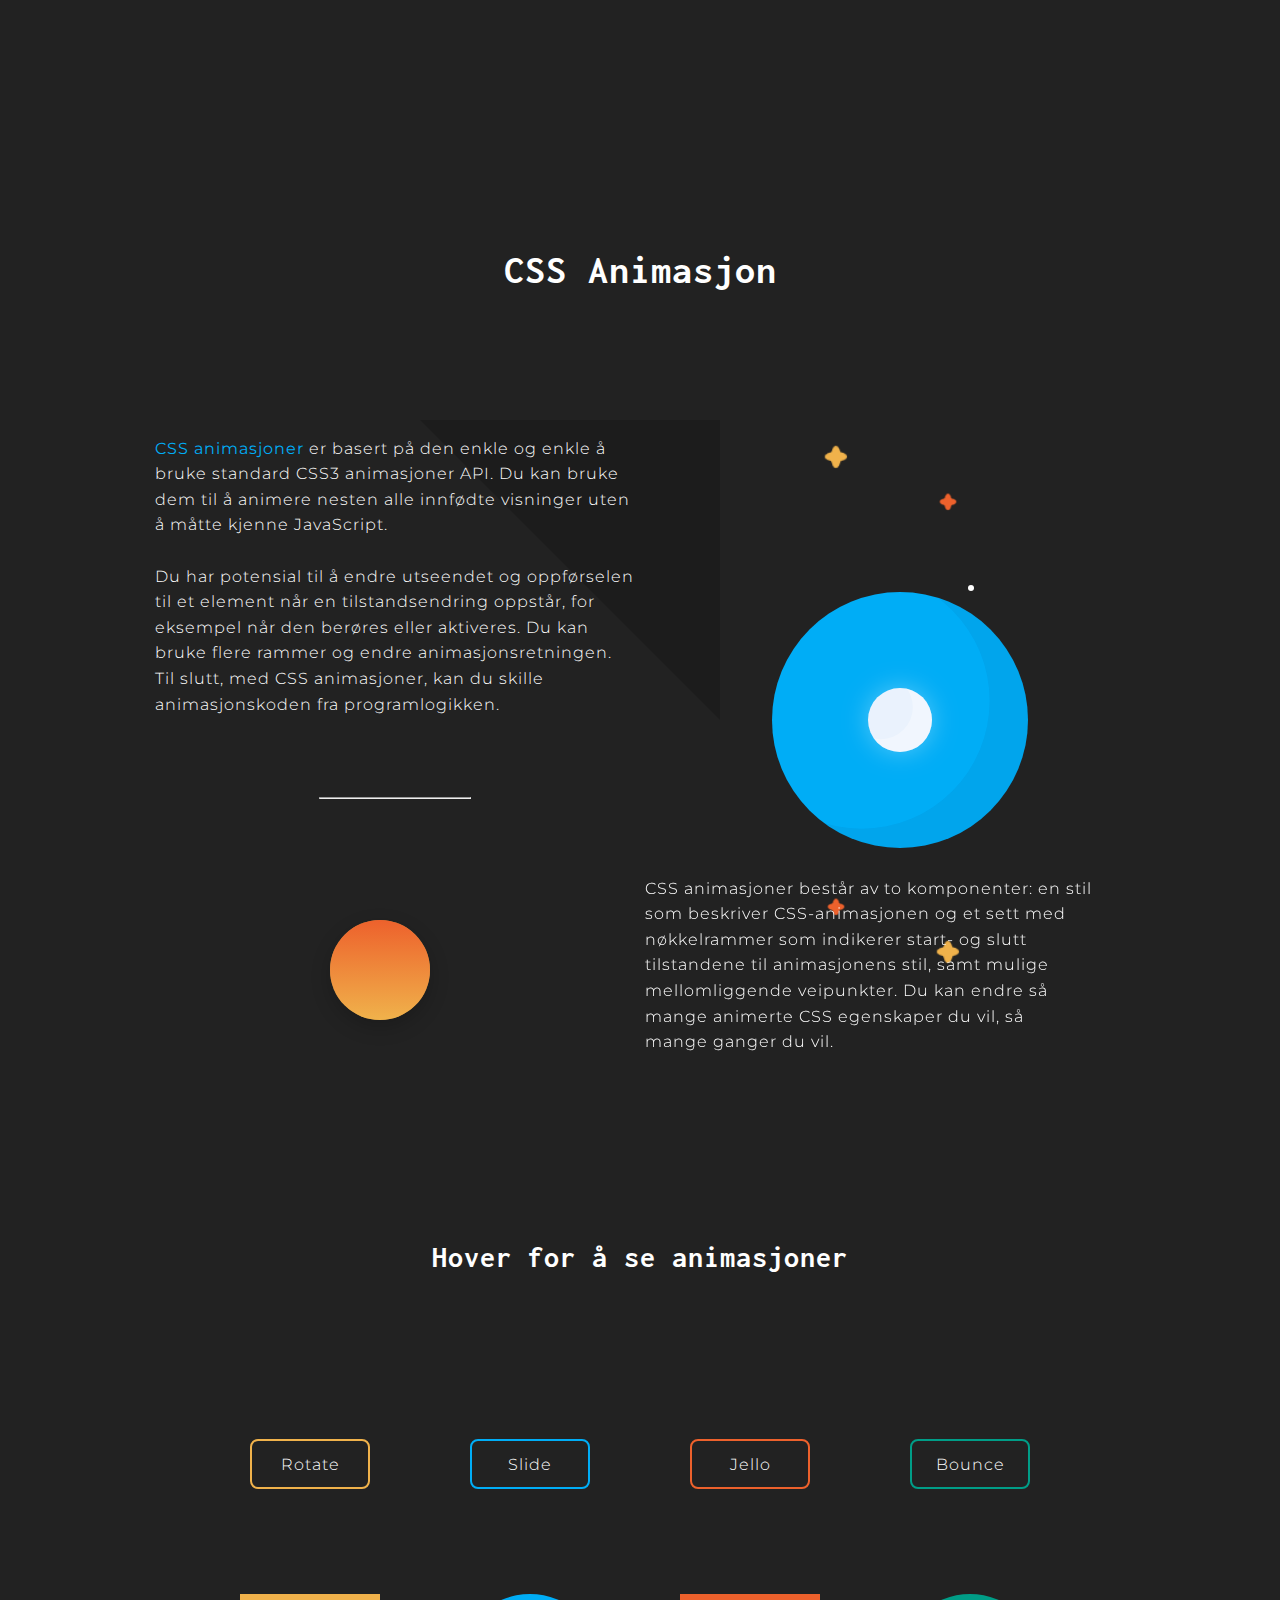
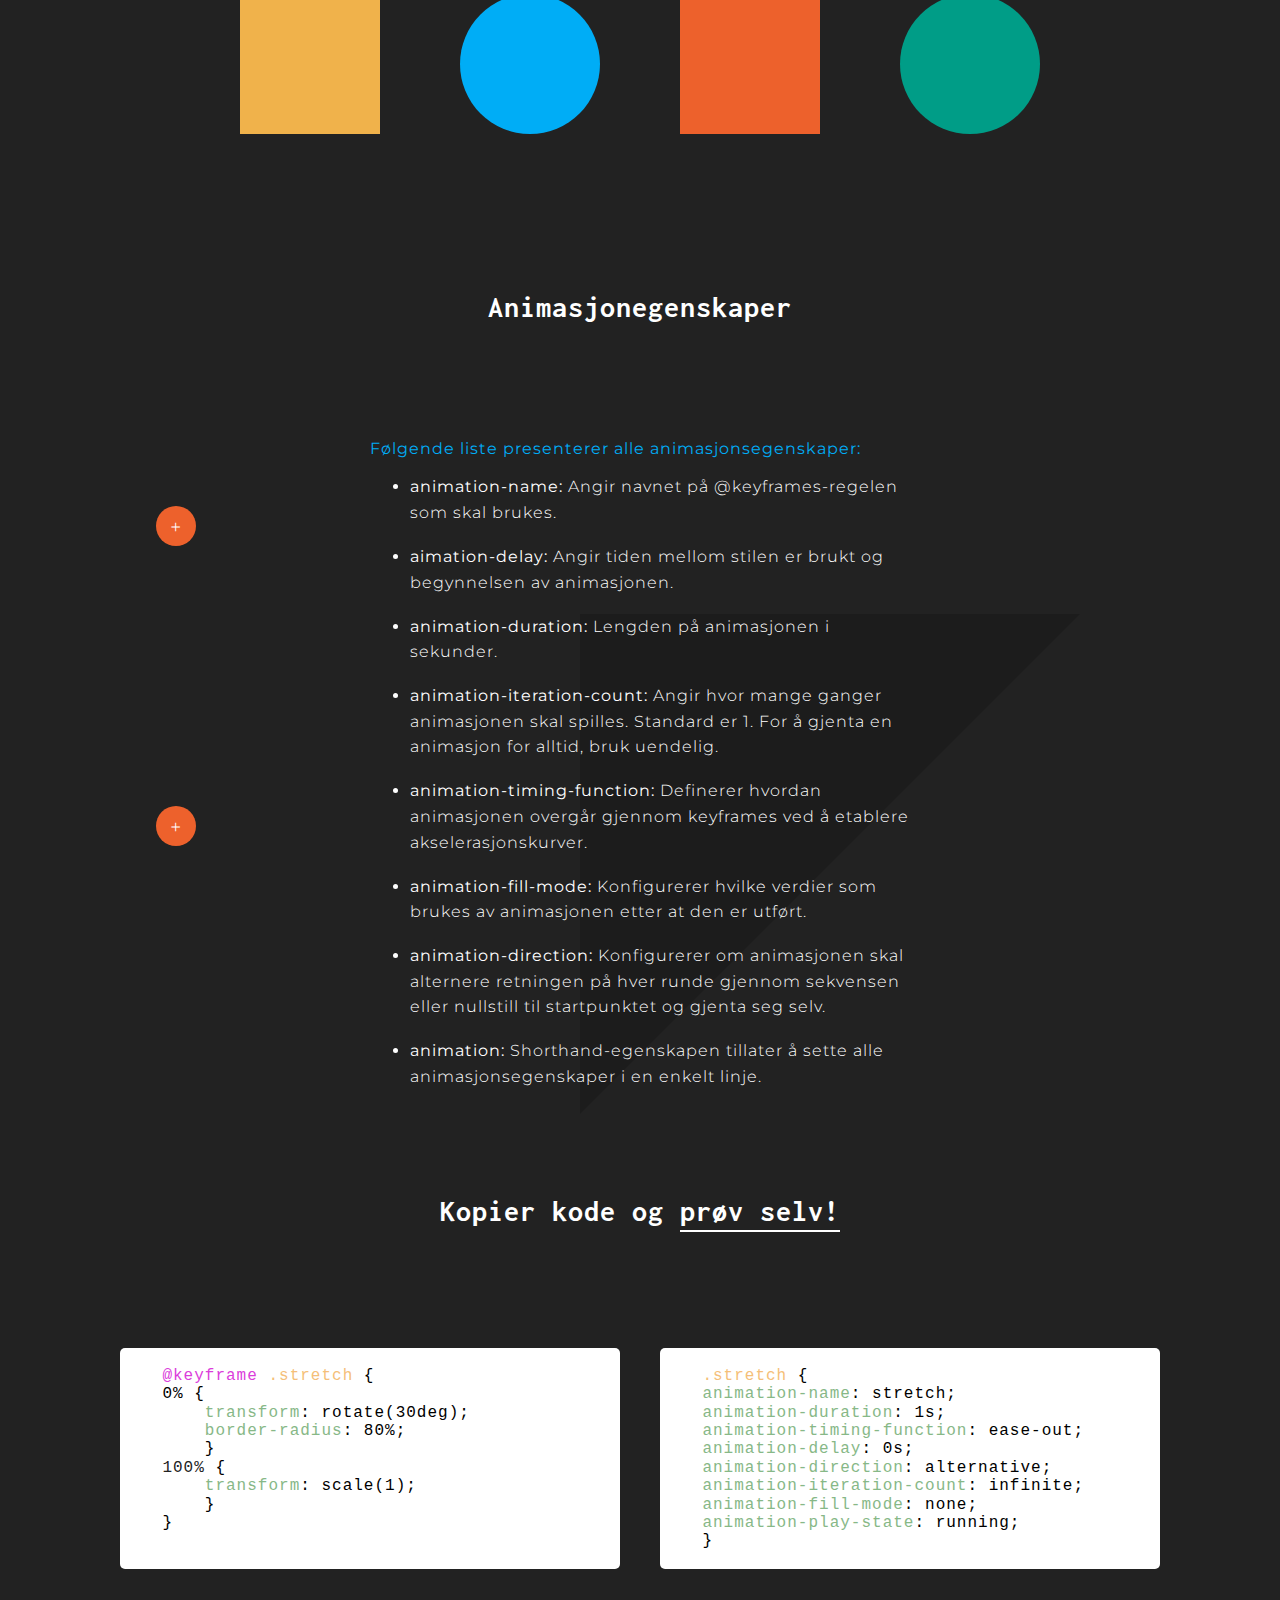
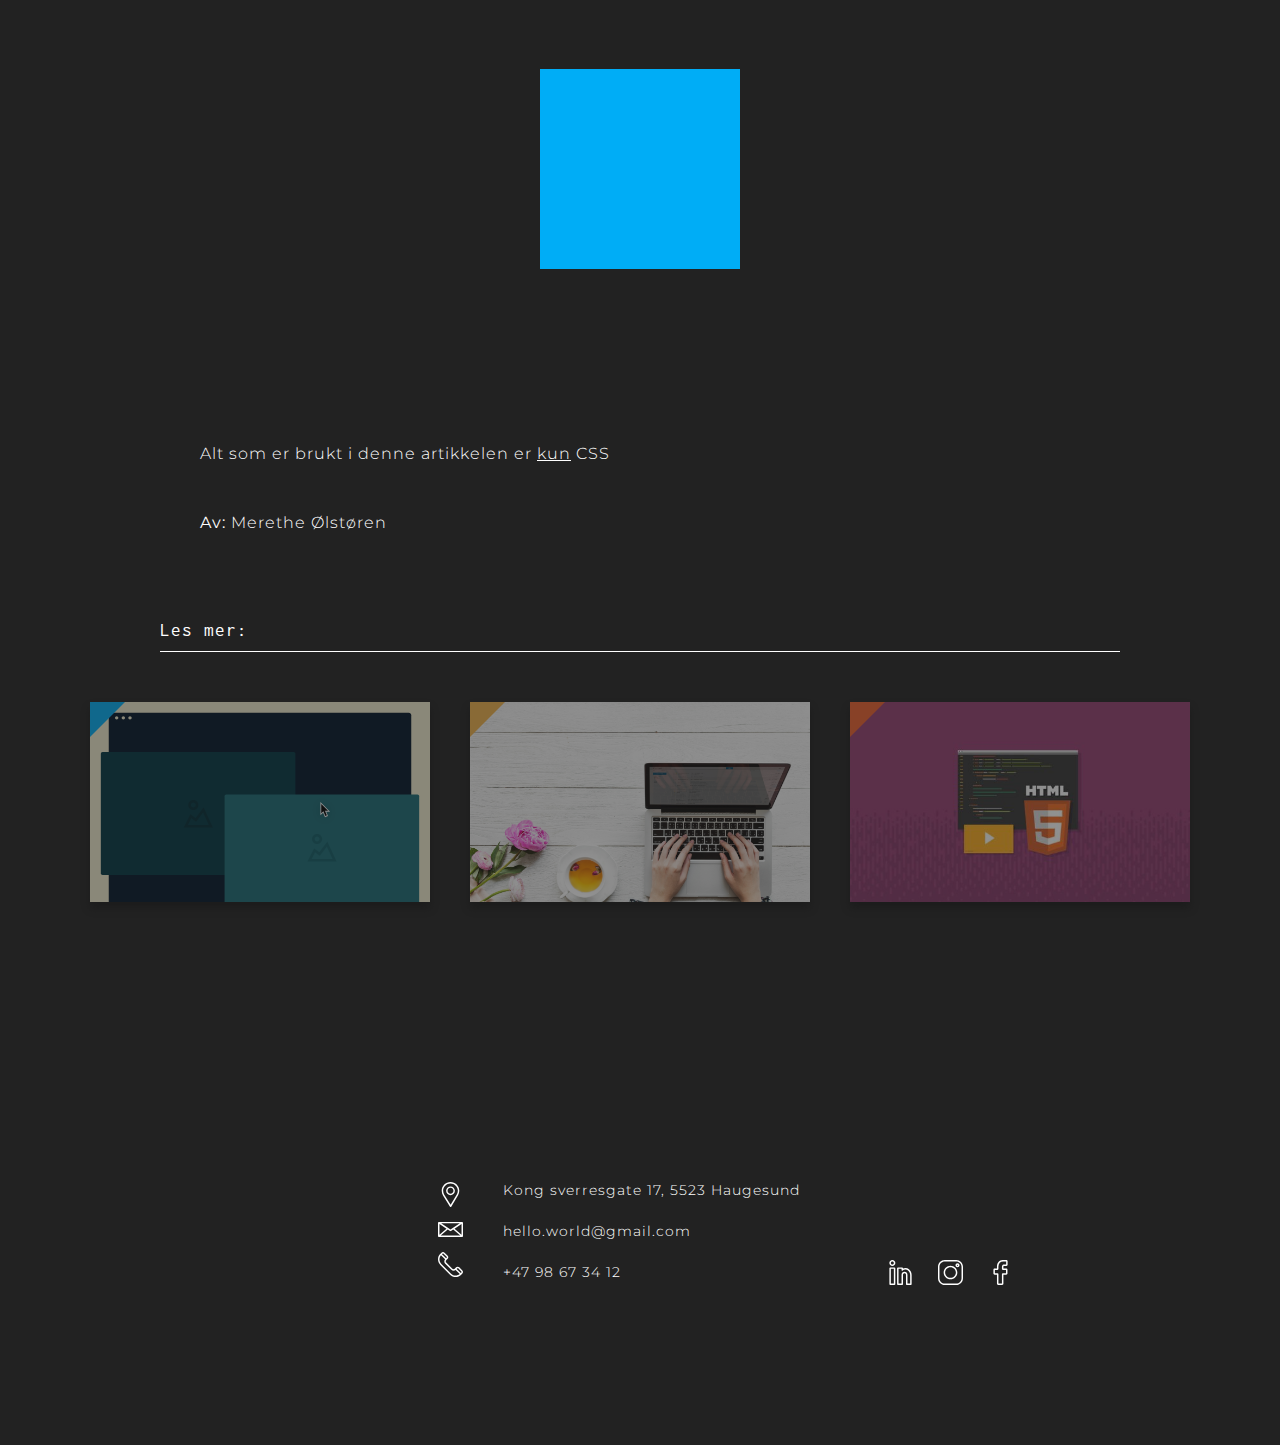
==== CSSanimasjon/animation.html @ 4abc020d "nytt" ====
<!DOCTYPE html>
<html lang="en">

<head>
    <meta charset="utf-8">
    <meta name="viewport" content="width=device-width, initial-scale=1.0">
    <title>CSS Animasjon</title>
    <link rel="stylesheet" href="css/normalize.css">
    <link rel="stylesheet" href="css/animation.css">
    <link rel="stylesheet" type="text/css" href="css/footer.css">
    <link rel="stylesheet" type="text/css" href="css/menu.css">
    <link rel="stylesheet" type="text/css" href="css/orbit.css">
    <link rel="stylesheet" type="text/css" href="css/pulse.css">
    <link rel="stylesheet" type="text/css" href="css/hover-box.css">
    <link rel="stylesheet" type="text/css" href="css/popup.css">
    <link rel="shortcut icon" href="images/helloworld2x.png" />
    <link href="https://fonts.googleapis.com/css?family=Inconsolata:400,700" rel="stylesheet">
    <link href="https://fonts.googleapis.com/css?family=Montserrat:300,400,700" rel="stylesheet">
</head>

<body>
    <div class="top">
        <div class="logo">
            <a href="../index.html">
                <img src="images/helloworld2x.png" alt="logo">
            </a>
        </div>
        <div class="tag">
            <a class="btn h" href="../Tagsider/html_tag.html">HTML</a>
            <a class="btn c" href="../Tagsider/css_tag.html">CSS</a>
            <a class="btn j" href="../Tagsider/js_tag.html">Javascript</a>
        </div>
        <div class="search">
            <header>
                <input type="text" />
                <div class="close">
                    <span class="front"></span>
                    <span class="back"></span>
                </div>
            </header>
        </div>
    </div>

    <h1>CSS Animasjon</h1>
    <div class="wrapper">
        <div class="text">
            <div class="triangle small"></div>
            <p><strong style="color:#00adf6">CSS animasjoner</strong> er basert på den enkle og enkle å bruke standard
                CSS3 animasjoner API.
                Du kan bruke dem til å animere nesten alle innfødte visninger uten å måtte kjenne JavaScript.<br><br>
                Du har potensial til å endre utseendet og oppførselen til et element når en tilstandsendring oppstår,
                for eksempel når den berøres eller aktiveres. Du kan bruke flere rammer og endre animasjonsretningen.
                <br>Til slutt, med CSS animasjoner, kan du skille animasjonskoden fra programlogikken.</p>
            <hr>
        </div>
    <div class="animation">
        <figure class="system">
            <span class="planet"></span>
            <span class="moon"></span>

            <span class="star star--yellow star--1"></span>
            <span class="star star--2"></span>
            <span class="star star--orange star--3"></span>
            <span class="star star--round star--4"></span>

            <span class="star star--orange star--5"></span>
            <span class="star star--round star--6"></span>
            <span class="star star--yellow star--7"></span>
        </figure>
    </div>

    <div class="animation">
        <div class="parent">
            <div class="sun"> </div>
        </div>
    </div>
    <div class="text second">
        <p>CSS animasjoner består av to komponenter: en stil som beskriver CSS-animasjonen og et sett med
            nøkkelrammer som indikerer start- og slutt tilstandene til animasjonens stil, samt mulige
            mellomliggende veipunkter.
            Du kan endre så<br> mange animerte CSS egenskaper du vil, så<br> mange ganger du vil.</p>
    </div>

    <div class="click">
        <h2 class="hover">Hover for å se animasjoner</h2>
        <a class="button yellow" id="btnRotate">Rotate
            <!-- <input type="checkbox" id="check">
        <label for="check" id="btnRotate">
        </label> -->
        </a>
        <a class="button blue" id="btnSlide">Slide</a>
        <a class="button orange" id="btnJello">Jello</a>
        <a class="button green" id="btnBounce">Bounce</a>
        <div class="ani-box" id="rotate"></div>
        <div class="ani-box" id="slide"></div>
        <div class="ani-box" id="jello"></div>
        <div class="ani-box" id="bounce"></div>
    </div>


    <div class="knapp-popup">
        <input type="checkbox" id="cb">
        <label for="cb" id="btnPopup">
            <div>+</div>
        </label>

        <div id="popup1" class="overlay">
            <div class="popup">
                <input type="checkbox" id="cb">
                <label for="cb" class="close">
                    <div>X</div>
                </label>
                <div class="content">
                    <p>En CSS-animasjon er definert ved å bruke
                        animasjonsegenskapen og dens underegenskaper.
                        Disse inkluderer timing, varighet, forsinkelse og
                        andre animasjonsegenskaper. Det faktiske animasjonsutseendet
                        er definert med <strong style="color:rgb(219, 62, 219);">@keyframes</strong>-regelen.
                    </p>
                </div>
            </div>
        </div>
    </div>

    <div class="knapp-popup ease">
        <input type="checkbox" id="cb2">
        <label for="cb2" id="btnPopup">
            <div>+</div>
        </label>

        <div id="popup2" class="overlay-to">
            <div class="popup">
                <input type="checkbox" id="cb2">
                <label for="cb2" class="close">
                    <div>X</div>
                </label>
                <div class="content">
                    <p> Egenskapen animasjon-timing-function angir hastighetskurven for animasjonen.<br><strong
                            style="color:#00adf6">Det kan ha en av følgende verdier:</strong><br>
                        <u>ease:</u> Angir en animasjon med en sakte start, deretter rask, og avslutt sakte.<br>
                        <u>linear:</u> Angir en animasjon med samme hastighet fra start til slutt.<br>
                        <u>ease-in:</u> Angir en animasjon med langsom start.<br>
                        <u>ease-out:</u> Angir en animasjon med en langsom slutt.<br>
                    </p>
                </div>
            </div>
        </div>
    </div>

    <h2 class="egenskaper">Animasjonegenskaper</h2>
    <div class="text-ae">
        <p><strong style="color:#00adf6">Følgende liste presenterer alle animasjonsegenskaper:</strong> </p>
        <ul>
            <li><strong>animation-name:</strong> Angir navnet på @keyframes-regelen som skal brukes. </li><br>
            <li><strong>aimation-delay:</strong> Angir tiden mellom stilen er brukt og begynnelsen av animasjonen.
            </li><br>
            <div class="triangle big"></div>
            <li><strong>animation-duration:</strong> Lengden på animasjonen i sekunder.</li><br>
            <li><strong>animation-iteration-count:</strong> Angir hvor mange ganger animasjonen skal spilles.
                Standard er 1. For å gjenta en animasjon for alltid, bruk uendelig.</li><br>
            <li><strong>animation-timing-function:</strong> Definerer hvordan animasjonen overgår
                gjennom keyframes ved å etablere akselerasjonskurver.</li><br>
            <li><strong>animation-fill-mode:</strong> Konfigurerer hvilke verdier som brukes av
                animasjonen etter at den er utført.</li><br>
            <li><strong>animation-direction:</strong> Konfigurerer om animasjonen skal alternere
                retningen på hver runde gjennom sekvensen eller nullstill til
                startpunktet og gjenta seg selv.</li><br>
            <li><strong>animation:</strong> Shorthand-egenskapen tillater å sette alle
                animasjonsegenskaper i en enkelt linje.</li><br>
        </ul>
    </div>

    <h2>Kopier kode og <a href="https://codepen.io/merethee/pen/BOqaGo">prøv selv!</a></h2>
    <pre>
        <code>
    <span style="color:rgb(219, 62, 219);">&#64;keyframe</span> <span style="color:rgb(245, 191, 121);">.stretch</span> {
    <span>0&#37;</span> {
        <span style="color: rgb(135, 184, 135);">transform</span>: rotate(30deg);
        <span style="color: rgb(135, 184, 135);">border-radius</span>: 80&#37;;
        }
    <span style="color:#222;">100&#37;</span> {
        <span style="color: rgb(135, 184, 135);">transform</span>: scale(1); 
        }
    }
        </code>
    </pre>

    <pre>
        <code>
    <span style="color:rgb(245, 191, 121);">.stretch</span> {
    <span style="color: rgb(135, 184, 135);">animation-name</span>: stretch;
    <span style="color: rgb(135, 184, 135);">animation-duration</span>: 1s;
    <span style="color: rgb(135, 184, 135);">animation-timing-function</span>: ease-out; 
    <span style="color: rgb(135, 184, 135);">animation-delay</span>: 0s;
    <span style="color: rgb(135, 184, 135);">animation-direction</span>: alternative; 
    <span style="color: rgb(135, 184, 135);">animation-iteration-count</span>: infinite; 
    <span style="color: rgb(135, 184, 135);">animation-fill-mode</span>: none; 
    <span style="color: rgb(135, 184, 135);">animation-play-state</span>: running; 
    }
        </code>
    </pre>

    <div class="stretch-element">
        <div class="stretch-animation"></div>
    </div>
     <div class="end">
        <p>Alt som er brukt i denne artikkelen er <u>kun</u> CSS</p><br>
        <p><strong>Av:</strong> Merethe Ølstøren</p>
    </div>

    <h2 id="lesmer">Les mer:</h2>
    <a href="#">
        <div class="artikkel a1">
            <div class="corner marker_css"></div>
            <p>CSS Parallax</p>
        </div>
    </a>
    <a href="#">
        <div class="artikkel a2">
            <div class="corner marker_js"></div>
            <p>Jquery Tutorial</p>
        </div>
    </a>

    <a href="#">
        <div class="artikkel a3">
            <div class="corner marker_html"></div>
            <p>Hva er nytt i HTML 5?</p>
        </div>
    </a>


    <div class="footer">
        <div class="logo mini">
            <img src="../images/helloworld2x.png" alt="logo">
        </div>
        <div class="icons">
            <img src="icons/placeholder.svg" alt="place">
            <img src="icons/email.svg" alt="email">
            <img src="icons/telephone.svg" alt="phone">
            <p>Kong sverresgate 17, 5523 Haugesund</p>
            <p>hello.world@gmail.com</p>
            <p>+47 98 67 34 12</p>
            <div class="some">
                <img src="icons/linkedin.svg" alt="linkedin" >
                <img src="icons/instagram.svg" alt="insta">
                <img src="icons/facebook.svg" alt="face">
            </div>
        </div>
    </div>
</div>

</body>
</html>
---- CSSanimasjon/css/animation.css ----
* {
    box-sizing: border-box;
}

body {
    background-color: rgb(34, 34, 34);
    color: white;
    font-family: 'Montserrat', sans-serif;
    font-size: 16px;
    letter-spacing: 1px;
    font-weight: 300;
    margin: 0;
}

/* Artikkel */

h1 {
    font-family: 'Inconsolata', monospace;
    font-size: 40px;
    text-align: center;
    width: 100%;
    position: relative;
    top: 100px;
    z-index: 100;
}

h2 {
    font-family: 'Inconsolata', monospace;
    font-size: 30px;
    text-align: center;
    width: 100%;
    margin-top: 70px;
    margin-bottom: 100px; 
}

.hover {
    margin-top: -50px;
}

.wrapper {
    width: 100%;
    position: relative;
    top: 180px;
    display: flex;
    flex-wrap: wrap;
    flex-direction: row;
    justify-content: center;
}

hr {
    margin-top: 80px;
    /* margin-left: 0;  */
    width: 150px;
}

.text {
    width: 480px;
    height: 400px;
    margin: 20px;
    line-height: 1.6em;
    z-index: 10;
}

.animation {
    width: 450px;
    height: 400px;
    margin: 20px;
}

/* kode box */

pre {
    width: 500px;
    height: auto;
    background-color: white;
    color: black;
    margin: 20px;

    border-radius: 5px;
    white-space: pre-wrap;

    display: flex;
    flex-wrap: wrap;
    flex-direction: row;
    justify-content: left;
}

h2 a {
    border-bottom: 2px solid #fff;
    padding-bottom: 3px;
}

.stretch-element {
    height: 400px;
    width: 400px;
    margin: 80px auto;
}

.stretch-animation {
    height: 200px;
    width: 200px;
    margin: 0 auto;
    background-color: #00ADF6;

    animation-name: stretch;
    animation-duration: 1.5s;
    animation-timing-function: ease-out;
    animation-delay: 0;
    animation-direction: alternate;
    animation-iteration-count: infinite;
    animation-fill-mode: none;
    animation-play-state: running;
}

@keyframes stretch {
    0% {
        transform: rotate(30deg);
        border-radius: 80%;
    }

    100% {
        transform: scale(1);
    }
}

.end {
    width: 100%;
    height: auto;

    margin-top: -120px;
    margin-left: 200px; 
    justify-content: left; 
}



/* link til andre artikler */

#lesmer {
    text-align: left;
    font-family: 'inconsolata';
    font-size: 1.2rem;
    font-weight: 400;
    padding-bottom: 10px;
    border-bottom: 1px solid white;
    margin-left: 160px;
    margin-right: 160px;
}

.artikkel {
    width: 100%;
    position: relative;
    top: -70px;

    display: flex;
    flex-wrap: wrap;
    flex-direction: row;
    justify-content: center;
    opacity: 0.5;
    background-size: cover;
    background-position: center center;
}

.artikkel:hover {
    opacity: 1;
}

.artikkel.a1 {
    background-image: url(../images/a1.svg);
    box-shadow: 0 6px 8px rgb(22, 22, 22);
    width: 340px;
    height: 200px;
    margin: 20px;
    position: relative;
}

.artikkel.a2 {
    background-image: url(../images/a2.jpg);
    box-shadow: 0 6px 8px rgb(22, 22, 22);
    width: 340px;
    height: 200px;
    margin: 20px;
    position: relative;
}

.artikkel.a3 {
    background-image: url(../images/a3.jpg);
    box-shadow: 0 6px 8px rgb(22, 22, 22);
    width: 340px;
    height: 200px;
    margin: 20px;
    position: relative;
}

.artikkel p {
    width: 100%;
    height: 80px;
    position: absolute;
    left: 0;
    right: 0;
    bottom: -16px;

    text-decoration: none;
    text-align: center;
    color: white;
    visibility: hidden;
    background-color: rgba(34, 34, 34, 0.658);
    padding-top: 30px;
}

.artikkel.a1:hover p,
.artikkel.a2:hover p,
.artikkel.a3:hover p {
    visibility: visible;
}

.corner {
    position: absolute;
    left: 0;
    width: 0;
    height: 0;
    z-index: 1000;
    border-style: solid;
    border-width: 35px 35px 0 0;
}

.marker_html {
    border-color: #ed612c transparent transparent transparent;
}

.marker_css {
    border-color: #00adf6 transparent transparent transparent;
}

.marker_js {
    border-color: #f0b24b transparent transparent transparent;
}




@media screen and (max-width:768px) {
    .logo img {
        width: auto;
        height: 62px;
        margin-top: 20px;
    }

    input:focus {
        width: 150px;
    }

    .artikkel {
        opacity: 1;
    }

    .artikkel p {
        visibility: visible;
    }

    h1 {
        margin-top: -20px;
    }

    h2 {
        font-size: 20px;
    }

    .wrapper {
        margin-top: -70px;
    }

    .triangle {
        display: none;
    }

}

@media screen and (max-width:375px) {
    .top {
        margin-left: 30px;
    }

    .search {
        right: 5px;
    }

    input:focus {
        width: 150px;
    }

    .egenskaper {
        margin-top: 30px;
    }

    hr {
        display: none;
    }

    .text-ae {
        width: 350px;
    }

    ul li {
        width: 350px;
    }

    .logo img {
        width: auto;
        height: 82px;
    }

    .tag {
        top: 150px;
    }

    h1,
    h2 {
        margin-top: 70px;
    }

    .wrapper {
        margin-top: -100px;
        margin-left: 10px;
    }

    h2 {
        margin-top: 30px;
    }

    .end p {
        text-align: center;
        margin-left: -150px; 
    }

    code {
        padding-left: -60px;
    }

}
---- CSSanimasjon/css/footer.css ----
.footer {
    width: 100%;
    height: 250px;
    position: relative;

    display: flex;
    flex-wrap: wrap;
    flex-direction: row;
    justify-content: center;
    margin-top: 150px;
}

.logo.mini {
    left: -200px;
    position: relative;
}

.logo.mini img {
    width: auto;
    height: 62px;
}

.icons img {
    width: 25px;
    height: 25px;

    display: block;
    margin: 10px;
    position: relative;
    top: 30px;
    left: -100px;
}

.footer .icons p {
    text-align: left;
    font-size: 14px;

    margin: 25px;
    position: relative;
    top: -90px;
    left: -50px;
}

.some img {
    display: inline;
    top: -145px;
    left: 350px;
}


@media screen and (max-width:768px) {

    .logo.mini img {
        width: auto;
        height: 52px;
    }

    .logo.mini {
        left: -50px;
    }

    .icons img {
        top: 30px;
        left: 0px;
    }

    .footer .icons p {
        font-size: 12px;
        left: 50px;
    }

    .some img {
        top: -70px;
        left: 10px;
    }

    .logo.mini img {
        width: auto;
        height: 52px;
    }

    .logo.mini{
        left: -50px;
    }

    .icons img {
        top: 30px;
        left: 0px;
    }

    .footer .icons p {
        font-size: 12px;
        left: 50px;
    }

    .some img {
        top: -70px;
        left: -60px;
    }

}

@media screen and (max-width:375px) {
 
    .logo.mini img {
        animation: none;
        margin-left: -100px;
    }

    .logo.mini {
        left: -100px;
    }
      
    .some img {
        top: -70px;
        left: 0px;
    }
}
---- CSSanimasjon/css/menu.css ----
.top {
    width: 100%;
    height: 120px;
}

.logo {
    margin: 20px 25px;
    position: absolute;
    z-index: 1000;

    opacity: 0;
    animation: fade-in-right ease 2s forwards;
    animation-delay: 0.5s;
}

.logo img {
    width: auto;
    height: 92px;
}


.search {
    margin: 20px;
    position: absolute;
    top: 40px;
    right: 30px;
    z-index: 200;

    opacity: 0;
    animation: fade-in-right ease 4s forwards;
    animation-delay: 1.5s;
}

header {
    width: 200px;
    position: relative;
    margin: 0 auto;
}

input:focus {
    width: 200px;
    height: 40px;
    border-radius: 10px;
    border-color: #f0b24b;
    padding: 0 20px;
    line-height: 2em;
    font-weight: 100;
    font-size: 12px;
    cursor: auto;
}

input {
    float: right;
    border: 3px solid #f0b24b;
    outline: none;
    width: 25px;
    cursor: pointer;

    transition: .2s all ease-in;
    height: 25px;
    color: white;
    border-radius: 40px;
    background: none;
    font-size: 0;
}

.close span {
    width: 3px;
    height: 15px;
    border-radius: 2px;
    background: #f0b24b;
    display: inline-block;
    cursor: pointer;
}

.front {
    position: absolute;
    right: 24px;
    top: 13px;
    transform: rotate(-45deg);
    opacity: 0;
    animation-delay: 2s;
    transition: .2s all ease-in;
}

.back {
    position: absolute;
    right: -2px;
    top: 20px;
    transform: rotate(-45deg);
    transition: .2s all ease-in;
}


input:focus+div .front {
    opacity: 1;
    transition-delay: .2s;
    transform: rotate(45deg);
}


input:focus+div .back {
    right: 24px;
    top: 13px;
}


/* menu */

.tag {
    margin: 0 auto;
    width: 100%;

    display: flex;
    flex-wrap: wrap;
    flex-direction: row;
    justify-content: center;

    position: relative;
    top: 50px;

    transform: scaleX(0);
    animation: fade-in-right ease 3s forwards;
    animation-delay: 1s;
}

.tag a {
    text-decoration: none;
    color: white;
}


/* Btn til tags */

.btn {
    height: 30px;
    padding: 0;
    margin: 20px;
    border-bottom: 2px solid;
    text-align: center;
}

.btn.h {
    width: 60px;
    border-bottom-color: #ed612c;
}

.btn.c {
    width: 45px;
    border-bottom-color: #00adf6;
}

.btn.j {
    width: 100px;
    border-bottom-color: #f0b24b;
}

.btn:hover {
    opacity: 0.8;
}

@keyframes fade-in-right {
    from {
        opacity: 0;
        transform: translateX(-15px);
    }

    to {
        opacity: 1;
        transform: translateX(0);
    }
}



@media screen and (max-width:768px) {
    .logo img {
        width: auto;
        height: 62px;
        margin-top: 20px;
    }

    input:focus {
        width: 150px;
    }

}

@media screen and (max-width:375px) {
    .top {
        margin-left: 30px;
    }

    .search {
        right: 5px;
    }

    input:focus {
        width: 150px;
    }

    .logo img {
        width: auto;
        height: 82px;
    }

    .tag {
        top: 150px;
    }

 

}
---- CSSanimasjon/css/orbit.css ----
/* orbit css ani */

.system {
    position: relative;
    display: flex;
    justify-content: center;
    align-items: center;

    width: 100%;
    height: 100vh;
    margin: 0;
    top: -150px;
    background: rgb(34, 34, 34);
}

.planet {
    z-index: 10;
    position: relative;
    display: block;
    width: 20vw;
    height: 20vw;

    background: #00adf6;
    border-radius: 100%;
    box-shadow: inset -3vw -1.5vw 0 rgba(22, 23, 67, .05);
    overflow: hidden;
}

.moon {
    z-index: 11;
    position: absolute;
    top: calc(50% - 2.5vw);
    left: calc(50% - 2.5vw);

    display: block;
    width: 5vw;
    height: 5vw;

    background: rgb(234, 242, 253);
    border-radius: 100%;
    box-shadow: inset -1.5vw -1vw 0 rgba(255, 255, 255, 0.342), 0 0 2vw rgba(255, 255, 255, 0.342);

    animation: 6s linear orbit infinite;
    transform: translate3d(0, 0, 0);
}


@keyframes orbit {
    0% {
        z-index: 10;
        transform: translate3d(0, 0, 0) scale(1.3);
    }

    15% {
        z-index: 10;
        transform: translate3d(8vw, 8vw, 0) scale(1);
    }

    20% {
        z-index: 9;
        transform: translate3d(9vw, 9vw, 0) scale(.9);
    }

    25% {
        z-index: 9;
        transform: translate3d(8.5vw, 8.5vw, 0) scale(.85);
    }

    30% {
        z-index: 9;
        transform: translate3d(7.5vw, 7.5vw, 0) scale(.8);
    }

    65% {
        z-index: 9;
        transform: translate3d(-8.5vw, -8.5vw, 0) scale(.8);
    }

    70% {
        z-index: 9;
        transform: translate3d(-9.5vw, -9.5vw, 0) scale(.85);
    }

    75% {
        z-index: 9;
        transform: translate3d(-10vw, -10vw, 0) scale(.9);
    }

    80% {
        z-index: 10;
        transform: translate3d(-9vw, -9vw, 0) scale(1);
    }

    100% {
        z-index: 10;
        transform: translate3d(0, 0, 0) scale(1.3);
    }
}

.star {
    z-index: 2;
    position: absolute;
    top: 30%;
    left: 30%;

    display: block;
    width: .5vw;
    height: 1.1vw;

    background: #fff;
    border-radius: 100%;

    animation: 4s linear star infinite;
}

.star:after {
    content: "";
    position: absolute;
    top: 50%;
    left: 50%;

    display: block;
    width: 100%;
    height: 100%;

    background: inherit;
    border-radius: 100%;
    transform: translate3d(-50%, -50%, 0) rotate(90deg);
}

.star--round {
    width: .5vw;
    height: .5vw;
}

.star--round:after {
    display: none;
}

.star--yellow {
    background-color: #f0b24b;
    transform: scale(1.6);
}

.star--orange {
    background-color: #ed612c;
    transform: scale(1.2);
}

.star--1 {
    top: 20%;
    left: 35%;

    animation-delay: 0;
}

.star--2 {
    top: 40%;
    left: 30%;

    animation-delay: .5s;
}

.star--3 {
    top: 70%;
    left: 35%;

    animation-delay: .25s;
}

.star--4 {
    top: 55%;
    left: 37%;

    animation-delay: .15s;
}

.star--5 {
    top: 25%;
    left: 60%;

    animation-delay: .5s;
}

.star--6 {
    top: 35%;
    left: 65%;

    animation-delay: 0;
}

.star--7 {
    top: 75%;
    left: 60%;

    animation-delay: .25s;
}

@keyframes star {
    0% {
        opacity: 1;
    }

    50% {
        opacity: .3;
    }

    100% {
        opacity: 1;
    }
}
---- CSSanimasjon/css/pulse.css ----
/* pulse animation */

.parent {
    position: relative;
    z-index: 1;
    width: 100%;
    height: 300px;
    top: -40px;

    display: flex;
    justify-content: center;
    align-items: center;
    background: rgb(34, 34, 34);
}

.sun {
    position: relative;
    width: 100px;
    height: 100px;
    text-align: center;
    line-height: 100px;
    background: linear-gradient(to bottom, #ed612c, #f0b24b);
    border-radius: 50%;
    box-shadow: 0px 7px 20px rgba(0, 0, 0, 0.2);
    animation: beat 1.5s ease 0s infinite;
}

.sun span {
    font-size: 22pt;
    color: white;
    text-shadow: 0px 0px 10px rgba(255, 255, 255, 0.4);
}

.sun:before,
.sun:after {
    content: "";
    position: absolute;
    width: 100%;
    height: 100%;
    top: 0;
    left: 0;
    background-color: #f0b24b;
    opacity: 0.4;
    border-radius: inherit;
}

.sun:before {
    z-index: -2;
    animation: beat-before 1.5s ease 100ms infinite;
}

.sun:after {
    z-index: -1;
    animation: beat-after 1.5s ease 200ms infinite;
}

@keyframes beat {
    0% {
        transform: scale(1);
    }

    50% {
        transform: scale(1.1);
    }
}

@keyframes beat-before {
    0% {
        transform: scale(1);
    }

    50% {
        transform: scale(1.15);
    }
}

@keyframes beat-after {
    0% {
        transform: scale(1);
    }

    50% {
        transform: scale(1.3);
    }
}

@media screen and (max-width:980px) {
    .text.second {
        margin-top: -120px;
    }

    .sun {
        margin-top: 100px;
    }
}
---- CSSanimasjon/css/hover-box.css ----
/* klikk her for animasjon section */

.click {
    width: 1000px;
    height: 500px;
    margin-top: 10px;
    display: flex;
    flex-wrap: wrap;
    flex-direction: row;
    justify-content: center;
}

.button {
    width: 120px;
    height: 50px;
    border-radius: 8px;
    margin: 50px;
    text-align: center;
    padding: 15px;
    cursor: pointer;
}

a {
    text-decoration: none;
    color: white;
}

.yellow {
    border: 2px solid #F0B24B;
}

.yellow:hover {
    background-color: #F0B24B;
}

.blue {
    border: 2px solid #00ADF6;
}

.blue:hover {
    background-color: #00ADF6;
}

.orange {
    border: 2px solid #ED612C;
}

.orange:hover {
    background-color: #ED612C;
}

.green {
    border: 2px solid #009D87;
}

.green:hover {
    background-color: #009D87;
}

.ani-box {
    width: 140px;
    height: 140px;
    background-color: blanchedalmond;
    margin: 40px;
}


/* animasjoner */

#rotate {
    background-color: #F0B24B;
}

#slide {
    background-color: #00ADF6;
    border-radius: 50%;
}

#jello {
    background-color: #ED612C;
}

#bounce {
    background-color: #009D87;
    border-radius: 50%;
}

#btnRotate:hover~#rotate {
    animation: rotate-around 0.5s cubic-bezier(0.250, 0.460, 0.450, 0.940) both;
}

@keyframes rotate-around {
    0% {
        transform: rotate3d(1, 1, 0, -360deg);
        opacity: 0;
    }

    100% {
        transform: rotate3d(1, 1, 0, 0deg);
        opacity: 1;
    }
}

#btnSlide:hover~#slide {
    animation: slide-in 0.7s cubic-bezier(0.250, 0.460, 0.450, 0.940) both;
}


@keyframes slide-in {
    0% {
        transform: translateX(-800px) rotateY(30deg) scale(0);
        transform-origin: -100% 50%;
        opacity: 0;
    }

    100% {
        transform: translateX(0) rotateY(0) scale(1);
        transform-origin: 1800px 50%;
        opacity: 1;
    }
}

#btnJello:hover~#jello {
    animation: jello-ver 0.9s both;
}


@keyframes jello-ver {
    0% {
        transform: scale3d(1, 1, 1);
    }

    30% {
        transform: scale3d(0.75, 1.25, 1);
    }

    40% {
        transform: scale3d(1.25, 0.75, 1);
    }

    50% {
        transform: scale3d(0.85, 1.15, 1);
    }

    65% {
        transform: scale3d(1.05, 0.95, 1);
    }

    75% {
        transform: scale3d(0.95, 1.05, 1);
    }

    100% {
        transform: scale3d(1, 1, 1);
    }
}

#btnBounce:hover~#bounce {
    animation: bounce-in 1.1s both;
}


@keyframes bounce-in {
    0% {
        transform: scale(0);
        animation-timing-function: ease-in;
        opacity: 0;
    }

    38% {
        transform: scale(1);
        animation-timing-function: ease-out;
        opacity: 1;
    }

    55% {
        transform: scale(0.7);
        animation-timing-function: ease-in;
    }

    72% {
        transform: scale(1);
        animation-timing-function: ease-out;
    }

    81% {
        transform: scale(0.84);
        animation-timing-function: ease-in;
    }

    89% {
        transform: scale(1);
        animation-timing-function: ease-out;
    }

    95% {
        transform: scale(0.95);
        animation-timing-function: ease-in;
    }

    100% {
        transform: scale(1);
        animation-timing-function: ease-out;
    }
}


@media screen and (max-width: 1000px) {
    .hover {
        margin-top: -140px;
    }

    .click {
        margin-top: -100px;
    }
}

@media screen and (max-width:880px) {
    .click {
        width: 500px;
        height: 500px;
    }
}

@media screen and (max-width:768px) {
    .hover {
        margin-top: -100px;
        margin-bottom: -120px; 
    }

    .click {
        margin-top: -80px;
    }
}


@media screen and (max-width:375px) {

    .hover {
        margin-top: -10px;
    }

    .button {
        margin: 20px;
        margin-top: 80px;
        margin-bottom: -50px;
    }

    .ani-box {
        margin: 20px;
        margin-top: 100px;
        margin-bottom: -30px;
    }


}
---- CSSanimasjon/css/popup.css ----
/* tekst + popup */

.text-ae {
    margin: 0 auto;
}

.triangle {
    visibility: visible;
    position: absolute;
    width: 0;
    height: 0;
    z-index: -2000;
}

.triangle.small {
    left: 420px;
    border-top: 300px solid #0000002d;
    border-left: 300px solid transparent;
}

.triangle.big {
    right: 200px;
    border-style: solid;
    border-width: 500px 500px 0 0;
    border-color: #0000002d transparent transparent transparent;
}

.egenskaper {
    margin-top: -100px;
}

ul li {
    width: 500px;
    line-height: 1.6em;
}

.knapp-popup {
    width: 1000px;
    height: 100px;
    margin: 0 auto;
    position: relative;
    top: 300px;
}

.knapp-popup.ease {
    top: 500px;
}

#btnPopup {
    margin: 0 auto;
    padding-top: 10px;
    padding-left: 14px;
    color: #fff;
    font-size: 15pt;
    background-color: #ed612c;
    border-radius: 50px;
    width: 40px;
    height: 40px;

    position: absolute;
    left: 1rem;
    top: 1rem;

    cursor: pointer;
    transition: all 5s ease-in-out;
    animation: scale 2s ease-in-out infinite;
}

@keyframes scale {
    0% {
        transform: scale(1);
    }

    50% {
        transform: scale(1.1);
    }

    100% {
        transform: scale(1);
    }
}

#cb,
#cb2 {
    display: none;
}

#popup1,
#popup2 {
    position: relative;
    left: 0;
}

.overlay,
.overlay-to {
    width: 500px;
    height: 280px;
    position: absolute;
    top: 0;
    bottom: 0;
    left: -100px;
    right: 0;

    background: rgb(20, 20, 20);
    border-radius: 10px;
    transition: opacity 500ms;
    visibility: hidden;
    opacity: 0;
}

.overlay-to {
    height: 400px;
}

#cb:checked~.overlay {
    visibility: visible;
    opacity: 1;
}

#cb2:checked~.overlay-to {
    visibility: visible;
    opacity: 1;
}

.popup .content {
    max-height: 30%;
    overflow: auto;
}

.content p {
    width: 400px;
    margin-top: 60px;
    margin-left: 30px;
    line-height: 1.6em;
}

#popup2 .content p {
    margin-top: 50px;
    margin-left: 40px;
}

.popup .close {
    position: absolute;
    top: 20px;
    right: 30px;
    transition: all 200ms;
    font-size: 25px;
    font-weight: bold;

    text-decoration: none;
    color: #333;
    cursor: pointer;
}

.popup .close:hover {
    color: #ed612c;
}


@media screen and (max-width:880px) {
    .click {
        width: 500px;
        height: 500px;
    }

    .egenskaper {
        margin-top: 100px;
    }

    #btnPopup {
        display: none;
    }
}


@media screen and (max-width: 700px) {
    .box {
        width: 70%;
    }

    .popup {
        width: 70%;
    }
}


@media screen and (max-width:375px) {
 
    .egenskaper {
        margin-top: 30px;
    }
    .text-ae {
        width: 350px;
    }

    ul li {
        width: 350px;
    }

  

}
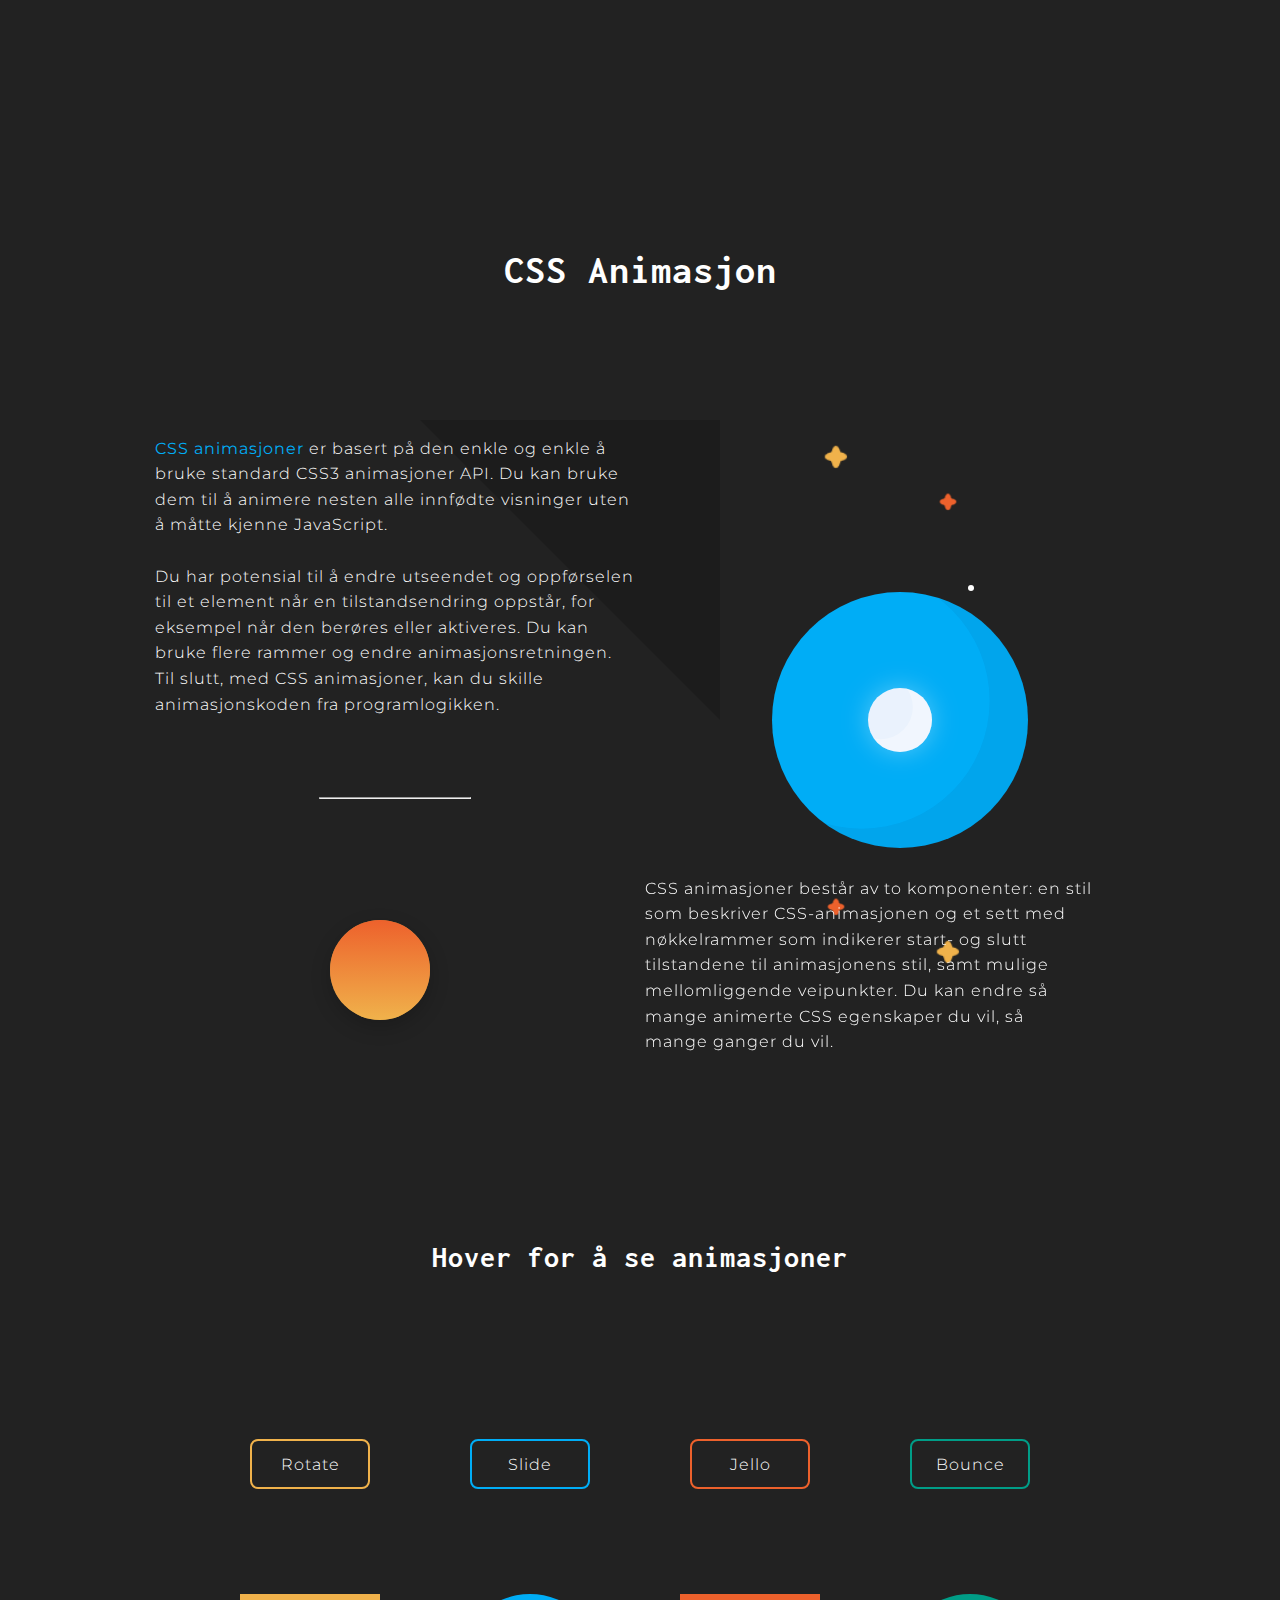
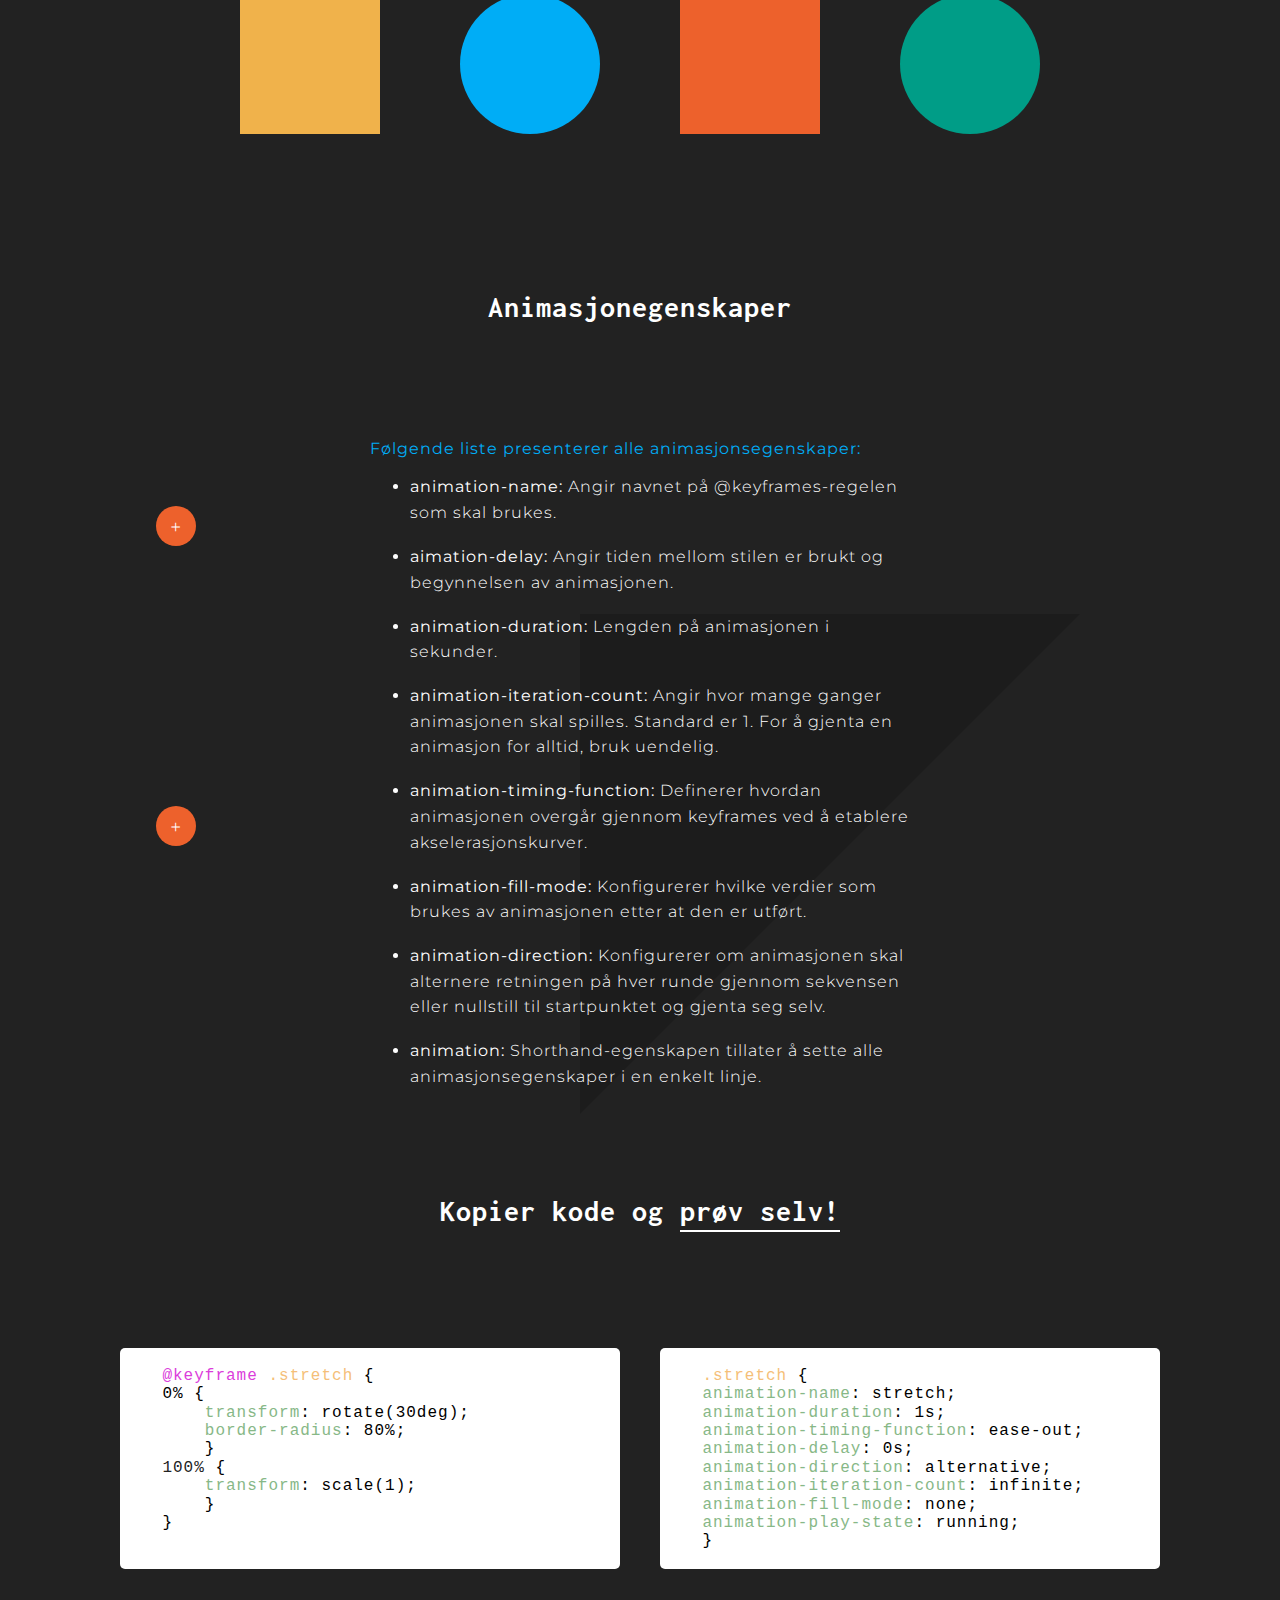
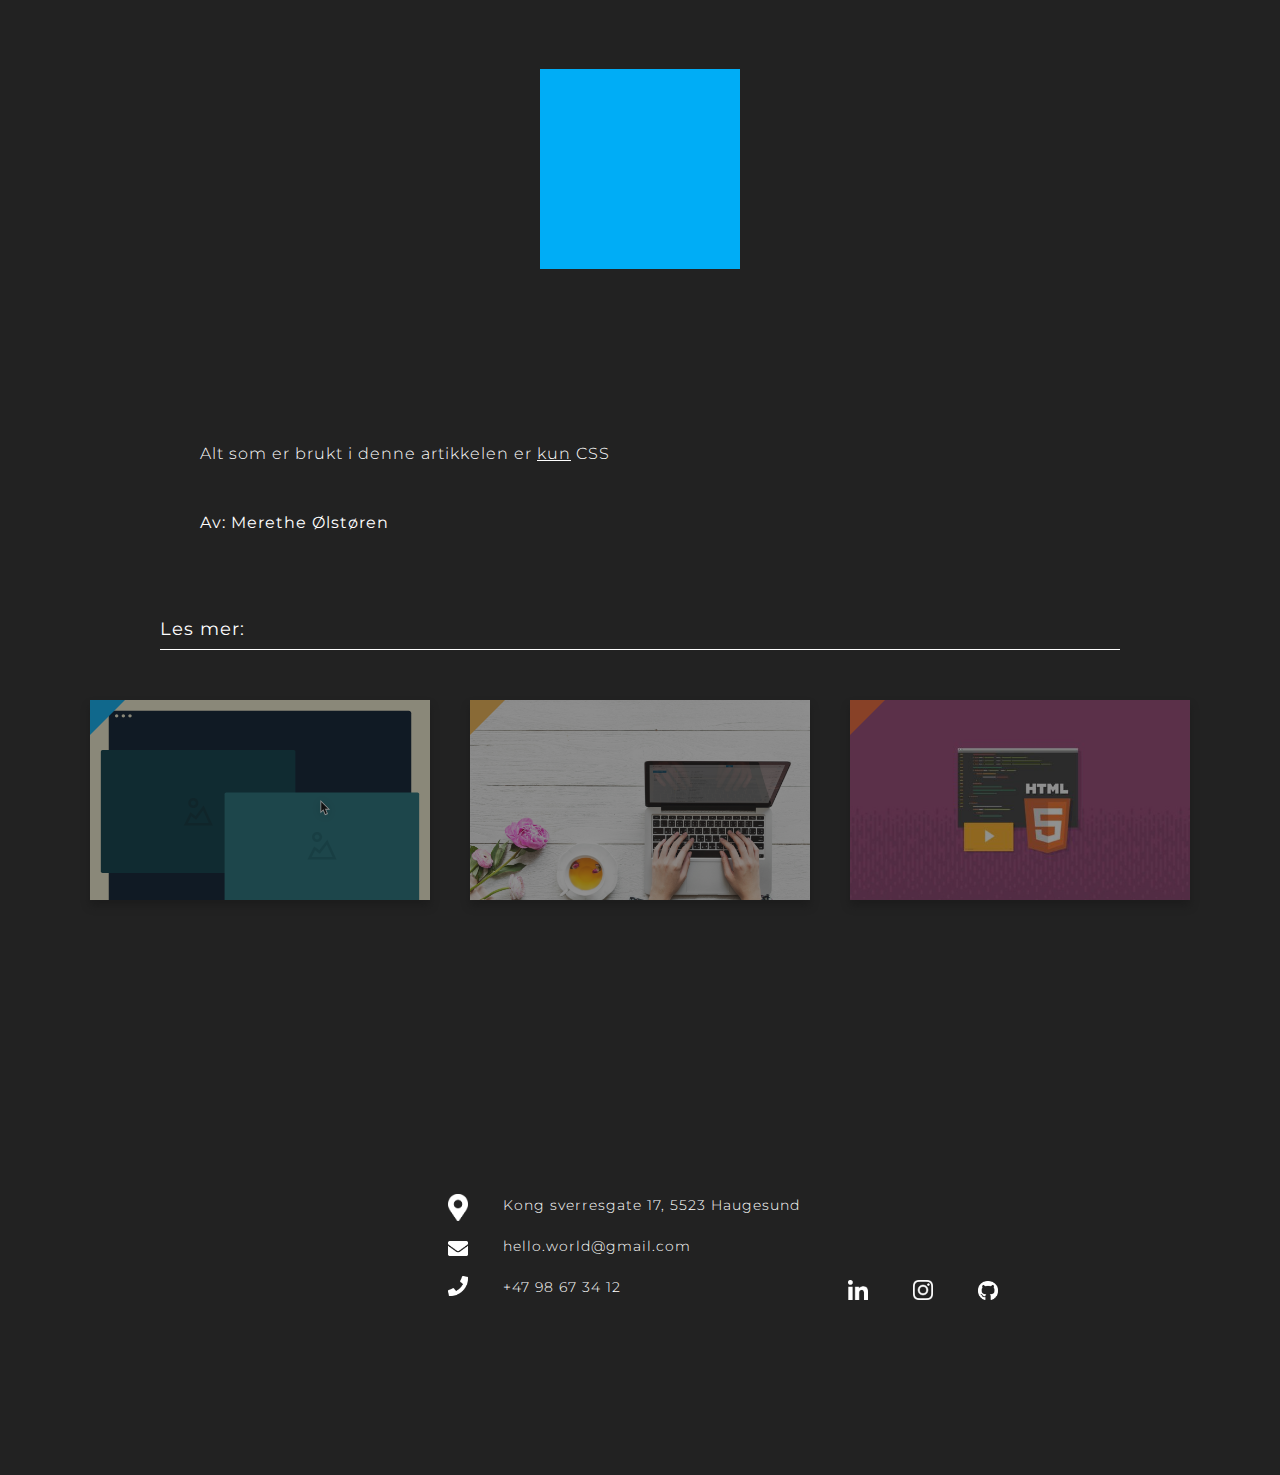
==== commit 76b92711: "responsivt" ====
--- a/CSSanimasjon/animation.html
+++ b/CSSanimasjon/animation.html
@@ -82,7 +82,7 @@
     </div>
 
     <div class="click">
-        <h2 class="hover">Hover for å se animasjoner</h2>
+        <h2 class="hover"><span>Hover for å se animasjoner</span></h2>
         <a class="button yellow" id="btnRotate">Rotate
             <!-- <input type="checkbox" id="check">
         <label for="check" id="btnRotate">
@@ -170,7 +170,9 @@
         </ul>
     </div>
 
-    <h2>Kopier kode og <a href="https://codepen.io/merethee/pen/BOqaGo">prøv selv!</a></h2>
+   
+    <h2 class="copy-code"><span>Kopier kode og <a href="https://codepen.io/merethee/pen/BOqaGo">prøv selv!</span></a></h2>
+
     <pre>
         <code>
     <span style="color:rgb(219, 62, 219);">&#64;keyframe</span> <span style="color:rgb(245, 191, 121);">.stretch</span> {
@@ -205,7 +207,7 @@
     </div>
      <div class="end">
         <p>Alt som er brukt i denne artikkelen er <u>kun</u> CSS</p><br>
-        <p><strong>Av:</strong> Merethe Ølstøren</p>
+        <p><strong>Av: Merethe Ølstøren</strong></p>
     </div>
 
     <h2 id="lesmer">Les mer:</h2>
@@ -235,16 +237,16 @@
             <img src="../images/helloworld2x.png" alt="logo">
         </div>
         <div class="icons">
-            <img src="icons/placeholder.svg" alt="place">
-            <img src="icons/email.svg" alt="email">
-            <img src="icons/telephone.svg" alt="phone">
+            <img src="icons/place.png" alt="place">
+            <img src="icons/mail.png" alt="email">
+            <img src="icons/telefon.png" alt="phone">
             <p>Kong sverresgate 17, 5523 Haugesund</p>
             <p>hello.world@gmail.com</p>
             <p>+47 98 67 34 12</p>
             <div class="some">
-                <img src="icons/linkedin.svg" alt="linkedin" >
-                <img src="icons/instagram.svg" alt="insta">
-                <img src="icons/facebook.svg" alt="face">
+                <img src="icons/linkedin.png" alt="linkedin" >
+                <img src="icons/instagram.png" alt="insta">
+                <img src="icons/github.png" alt="github">
             </div>
         </div>
     </div>
--- a/CSSanimasjon/css/animation.css
+++ b/CSSanimasjon/css/animation.css
@@ -10,6 +10,8 @@
     letter-spacing: 1px;
     font-weight: 300;
     margin: 0;
+    height: 100vh;
+    width:100vw;
 }
 
 /* Artikkel */
@@ -138,8 +140,8 @@
 
 #lesmer {
     text-align: left;
-    font-family: 'inconsolata';
-    font-size: 1.2rem;
+    font-family: 'montserrat';
+    font-size: 1.1rem;
     font-weight: 400;
     padding-bottom: 10px;
     border-bottom: 1px solid white;
@@ -237,8 +239,6 @@
 }
 
 
-
-
 @media screen and (max-width:768px) {
     .logo img {
         width: auto;
@@ -274,6 +274,22 @@
         display: none;
     }
 
+    .copy-code span {
+        display: none; 
+    }
+
+    .copy-code:after {
+        content: '';
+      }
+
+      pre {
+        margin-top: -100px;
+        margin-bottom: 160px;
+    }
+
+    .stretch-element {
+        margin-top: -40px; 
+    }
 }
 
 @media screen and (max-width:375px) {
--- a/CSSanimasjon/css/footer.css
+++ b/CSSanimasjon/css/footer.css
@@ -1,6 +1,6 @@
 .footer {
     width: 100%;
-    height: 250px;
+    height: 100px;
     position: relative;
 
     display: flex;
@@ -21,13 +21,13 @@
 }
 
 .icons img {
-    width: 25px;
-    height: 25px;
+    width: 20px; 
+    height: auto; 
 
     display: block;
-    margin: 10px;
+    margin: 20px;
     position: relative;
-    top: 30px;
+    top: 34px;
     left: -100px;
 }
 
@@ -41,10 +41,13 @@
     left: -50px;
 }
 
+
 .some img {
     display: inline;
-    top: -145px;
-    left: 350px;
+    position: relative; 
+    top: -150px;
+    left: 300px; 
+
 }
 
 
@@ -95,7 +98,7 @@
 
     .some img {
         top: -70px;
-        left: -60px;
+        left: 0;
     }
 
 }
--- a/CSSanimasjon/css/menu.css
+++ b/CSSanimasjon/css/menu.css
@@ -208,7 +208,5 @@
         top: 150px;
     }
 
- 
-
-}
-
+}
+
--- a/CSSanimasjon/css/hover-box.css
+++ b/CSSanimasjon/css/hover-box.css
@@ -206,7 +206,7 @@
 
 
 @media screen and (max-width: 1000px) {
-    .hover {
+    .hover span {
         margin-top: -140px;
     }
 
@@ -223,20 +223,60 @@
 }
 
 @media screen and (max-width:768px) {
-    .hover {
-        margin-top: -100px;
-        margin-bottom: -120px; 
-    }
-
+    .hover span {
+        display: none; 
+    }
+
+      .hover:after {
+        content: 'Hold inne knapp for å se animasjoner';
+      }
+      
+      .button {
+          margin-top: -20px; 
+      }
+ 
     .click {
         margin-top: -80px;
     }
-}
-
+
+    #btnBounce:hover~#bounce {
+        animation: none; 
+    }
+    
+    #btnRotate:hover~#rotate{
+        animation: none; 
+    }
+    
+    #btnSlide:hover~#slide {
+        animation: none; 
+    }
+    
+    #btnJello:hover~#jello {
+        animation: none; 
+    }
+    
+
+    #btnRotate:active~#rotate {
+        animation: rotate-around 0.5s cubic-bezier(0.250, 0.460, 0.450, 0.940) both;
+    }
+
+    #btnJello:active~#jello {
+        animation: jello-ver 0.9s both;
+    }
+    
+    #btnSlide:active~#slide {
+        animation: slide-in 0.7s cubic-bezier(0.250, 0.460, 0.450, 0.940) both;
+    }
+
+    #btnBounce:active~#bounce {
+        animation: bounce-in 1.1s both;
+    }
+
+}
 
 @media screen and (max-width:375px) {
 
-    .hover {
+    .hover span {
         margin-top: -10px;
     }
 
@@ -252,5 +292,6 @@
         margin-bottom: -30px;
     }
 
-
-}
+    
+
+}
--- a/CSSanimasjon/css/popup.css
+++ b/CSSanimasjon/css/popup.css
@@ -1,9 +1,20 @@
 
-/* tekst + popup */
+/* tekst animasjonegenskaper */
 
 .text-ae {
     margin: 0 auto;
 }
+
+.egenskaper {
+    margin-top: -100px;
+}
+
+ul li {
+    width: 500px;
+    line-height: 1.6em;
+}
+
+/* triangle element bakgrunn */
 
 .triangle {
     visibility: visible;
@@ -26,14 +37,7 @@
     border-color: #0000002d transparent transparent transparent;
 }
 
-.egenskaper {
-    margin-top: -100px;
-}
-
-ul li {
-    width: 500px;
-    line-height: 1.6em;
-}
+/* popup */
 
 .knapp-popup {
     width: 1000px;
@@ -51,10 +55,12 @@
     margin: 0 auto;
     padding-top: 10px;
     padding-left: 14px;
+
+    background-color: #ed612c;
     color: #fff;
     font-size: 15pt;
-    background-color: #ed612c;
     border-radius: 50px;
+
     width: 40px;
     height: 40px;
 
@@ -96,6 +102,7 @@
 .overlay-to {
     width: 500px;
     height: 280px;
+
     position: absolute;
     top: 0;
     bottom: 0;
@@ -104,13 +111,14 @@
 
     background: rgb(20, 20, 20);
     border-radius: 10px;
+
     transition: opacity 500ms;
     visibility: hidden;
     opacity: 0;
 }
 
 .overlay-to {
-    height: 400px;
+    height: 360px;
 }
 
 #cb:checked~.overlay {
@@ -144,10 +152,11 @@
     position: absolute;
     top: 20px;
     right: 30px;
-    transition: all 200ms;
+   
     font-size: 25px;
     font-weight: bold;
 
+    transition: all 200ms;
     text-decoration: none;
     color: #333;
     cursor: pointer;
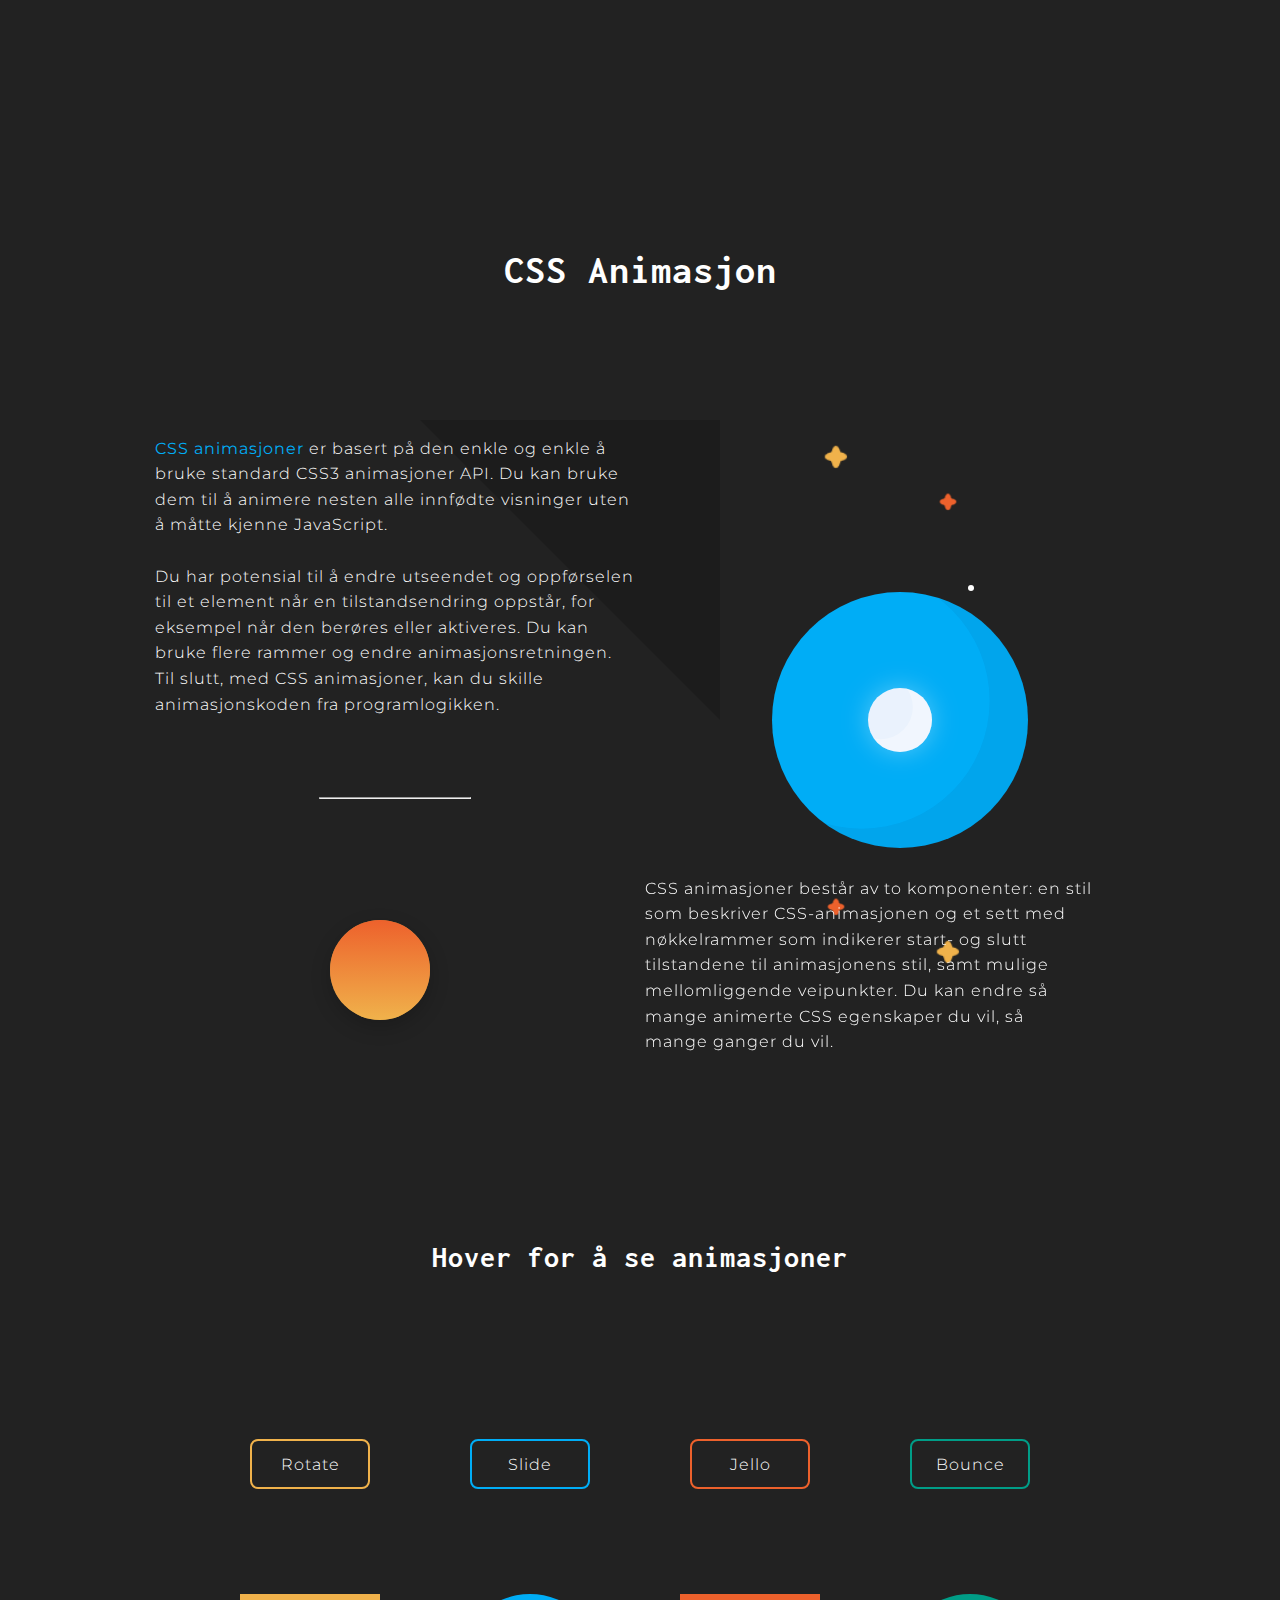
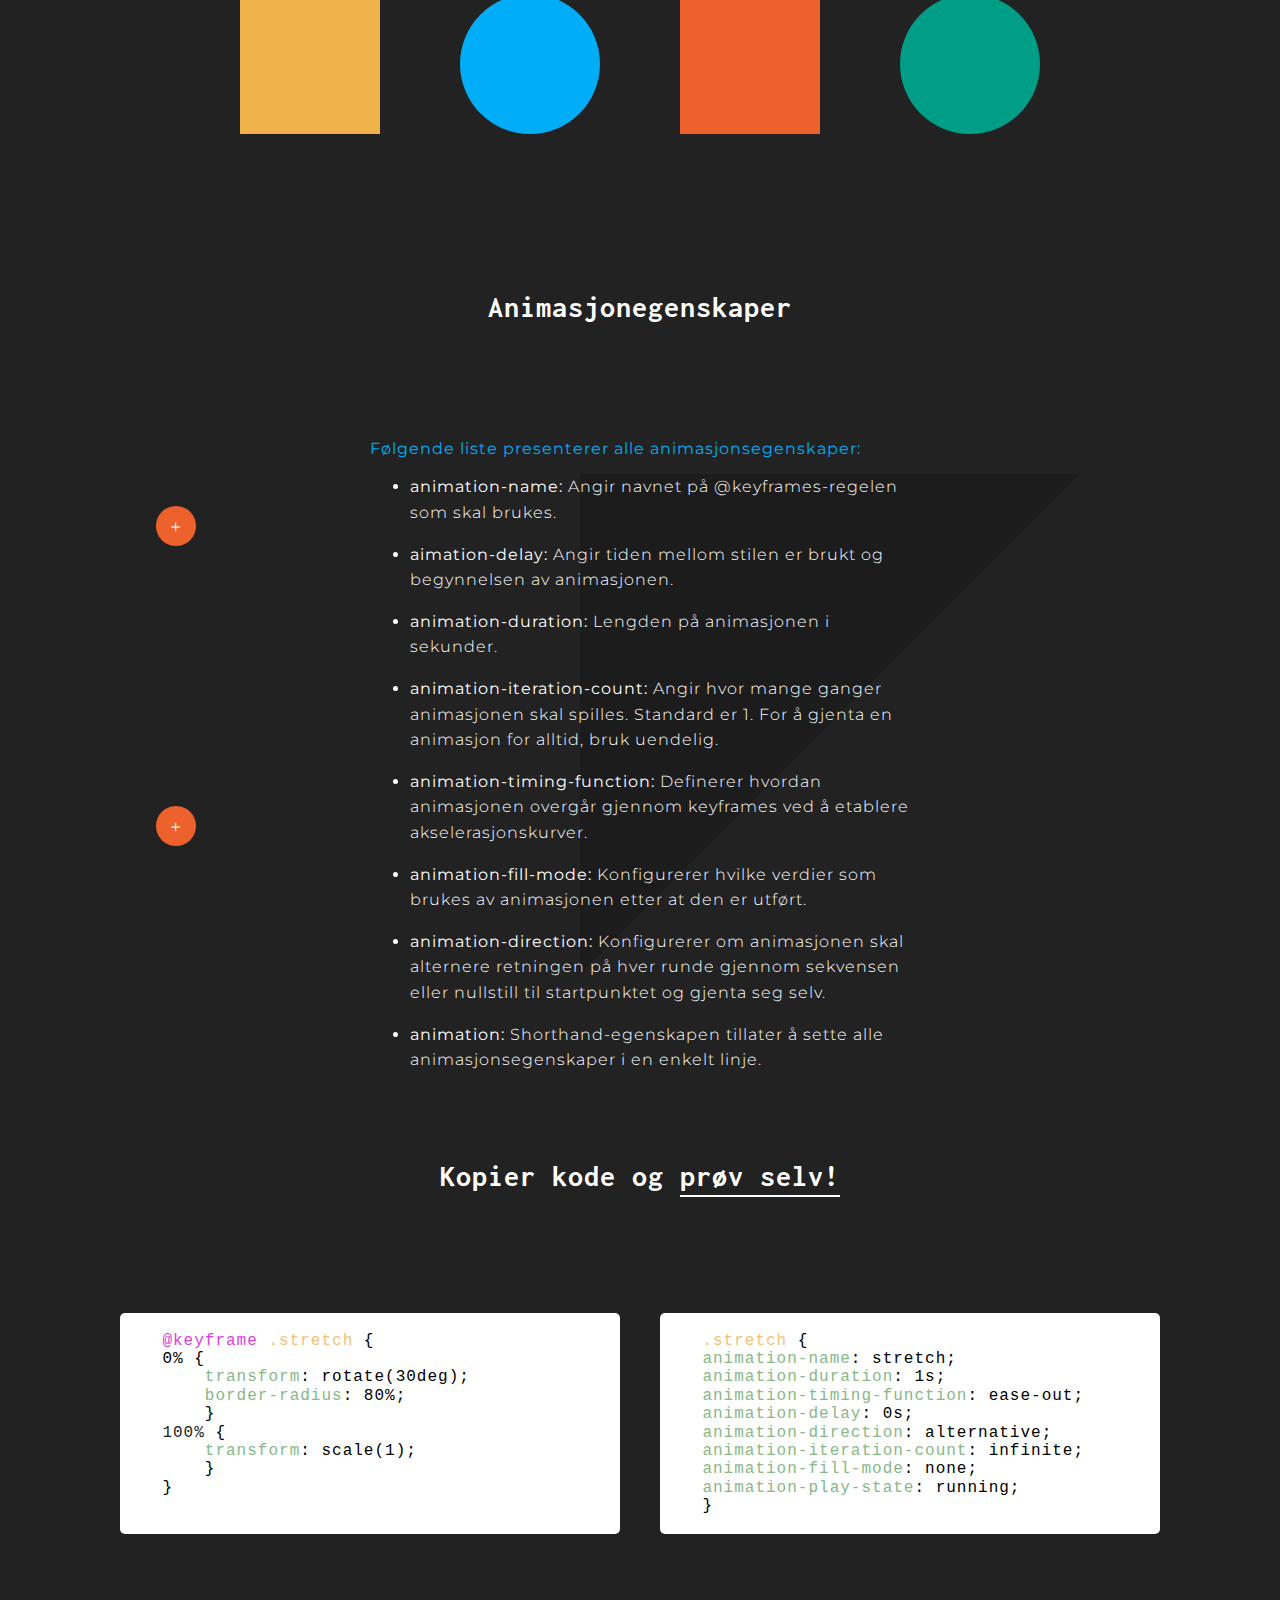
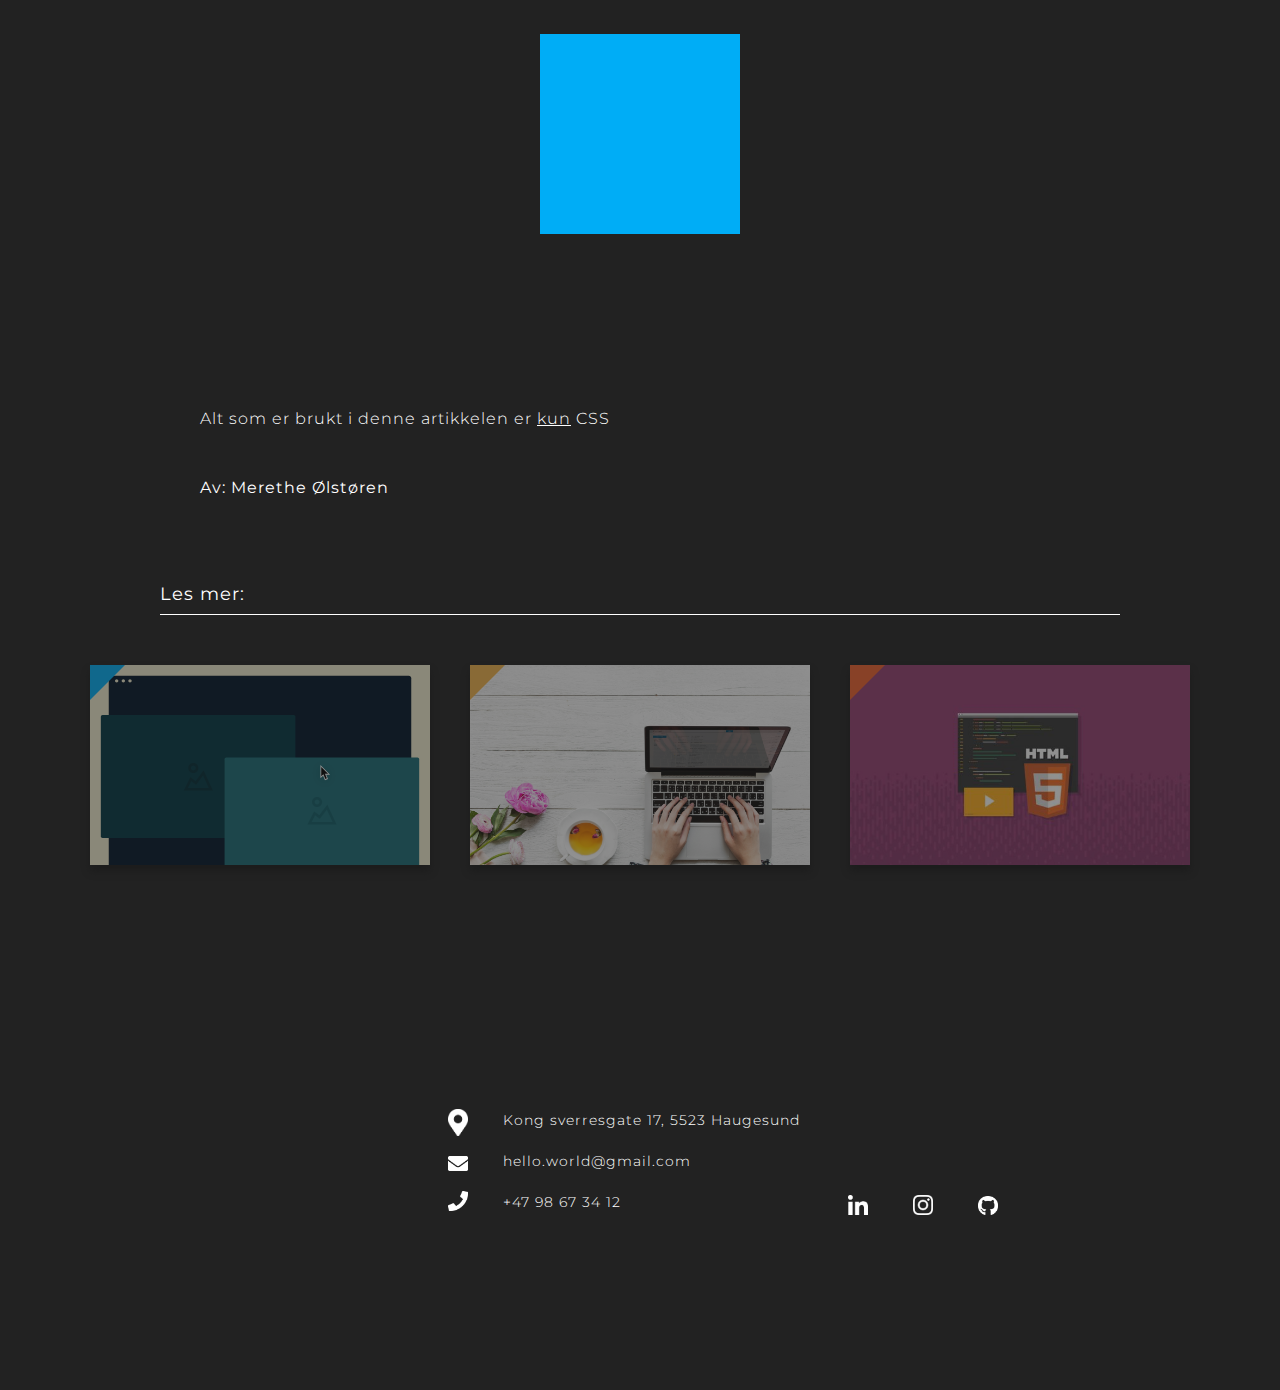
==== commit ff051dfb: "rydde i kode" ====
--- a/CSSanimasjon/animation.html
+++ b/CSSanimasjon/animation.html
@@ -1,5 +1,5 @@
 <!DOCTYPE html>
-<html lang="en">
+<html lang="nb">
 
 <head>
     <meta charset="utf-8">
@@ -46,8 +46,7 @@
         <div class="text">
             <div class="triangle small"></div>
             <p><strong style="color:#00adf6">CSS animasjoner</strong> er basert på den enkle og enkle å bruke standard
-                CSS3 animasjoner API.
-                Du kan bruke dem til å animere nesten alle innfødte visninger uten å måtte kjenne JavaScript.<br><br>
+                CSS3 animasjoner API. Du kan bruke dem til å animere nesten alle innfødte visninger uten å måtte kjenne JavaScript.<br><br>
                 Du har potensial til å endre utseendet og oppførselen til et element når en tilstandsendring oppstår,
                 for eksempel når den berøres eller aktiveres. Du kan bruke flere rammer og endre animasjonsretningen.
                 <br>Til slutt, med CSS animasjoner, kan du skille animasjonskoden fra programlogikken.</p>
@@ -77,17 +76,12 @@
     <div class="text second">
         <p>CSS animasjoner består av to komponenter: en stil som beskriver CSS-animasjonen og et sett med
             nøkkelrammer som indikerer start- og slutt tilstandene til animasjonens stil, samt mulige
-            mellomliggende veipunkter.
-            Du kan endre så<br> mange animerte CSS egenskaper du vil, så<br> mange ganger du vil.</p>
+            mellomliggende veipunkter. Du kan endre så<br> mange animerte CSS egenskaper du vil, så<br> mange ganger du vil.</p>
     </div>
 
     <div class="click">
         <h2 class="hover"><span>Hover for å se animasjoner</span></h2>
-        <a class="button yellow" id="btnRotate">Rotate
-            <!-- <input type="checkbox" id="check">
-        <label for="check" id="btnRotate">
-        </label> -->
-        </a>
+        <a class="button yellow" id="btnRotate">Rotate</a>
         <a class="button blue" id="btnSlide">Slide</a>
         <a class="button orange" id="btnJello">Jello</a>
         <a class="button green" id="btnBounce">Bounce</a>
@@ -150,28 +144,27 @@
     <h2 class="egenskaper">Animasjonegenskaper</h2>
     <div class="text-ae">
         <p><strong style="color:#00adf6">Følgende liste presenterer alle animasjonsegenskaper:</strong> </p>
+        <div class="triangle big"></div>
         <ul>
-            <li><strong>animation-name:</strong> Angir navnet på @keyframes-regelen som skal brukes. </li><br>
-            <li><strong>aimation-delay:</strong> Angir tiden mellom stilen er brukt og begynnelsen av animasjonen.
-            </li><br>
-            <div class="triangle big"></div>
-            <li><strong>animation-duration:</strong> Lengden på animasjonen i sekunder.</li><br>
+            <li><strong>animation-name:</strong> Angir navnet på @keyframes-regelen som skal brukes. </li>
+            <li><strong>aimation-delay:</strong> Angir tiden mellom stilen er brukt og begynnelsen av animasjonen.</li>
+            <li><strong>animation-duration:</strong> Lengden på animasjonen i sekunder.</li>
             <li><strong>animation-iteration-count:</strong> Angir hvor mange ganger animasjonen skal spilles.
-                Standard er 1. For å gjenta en animasjon for alltid, bruk uendelig.</li><br>
+                Standard er 1. For å gjenta en animasjon for alltid, bruk uendelig.</li>
             <li><strong>animation-timing-function:</strong> Definerer hvordan animasjonen overgår
-                gjennom keyframes ved å etablere akselerasjonskurver.</li><br>
+                gjennom keyframes ved å etablere akselerasjonskurver.</li>
             <li><strong>animation-fill-mode:</strong> Konfigurerer hvilke verdier som brukes av
-                animasjonen etter at den er utført.</li><br>
+                animasjonen etter at den er utført.</li>
             <li><strong>animation-direction:</strong> Konfigurerer om animasjonen skal alternere
                 retningen på hver runde gjennom sekvensen eller nullstill til
-                startpunktet og gjenta seg selv.</li><br>
+                startpunktet og gjenta seg selv.</li>
             <li><strong>animation:</strong> Shorthand-egenskapen tillater å sette alle
-                animasjonsegenskaper i en enkelt linje.</li><br>
+                animasjonsegenskaper i en enkelt linje.</li>
         </ul>
     </div>
 
    
-    <h2 class="copy-code"><span>Kopier kode og <a href="https://codepen.io/merethee/pen/BOqaGo">prøv selv!</span></a></h2>
+    <h2 class="copy-code"><span>Kopier kode og <a href="https://codepen.io/merethee/pen/BOqaGo">prøv selv!</a></span></h2>
 
     <pre>
         <code>
--- a/CSSanimasjon/css/animation.css
+++ b/CSSanimasjon/css/animation.css
@@ -313,9 +313,9 @@
         display: none;
     }
 
-    .text-ae {
-        width: 350px;
-    }
+   .text {
+       margin-left: 50px; 
+   }
 
     ul li {
         width: 350px;
@@ -332,6 +332,7 @@
 
     h1,
     h2 {
+        margin-left: 20px; 
         margin-top: 70px;
     }
 
@@ -344,14 +345,24 @@
         margin-top: 30px;
     }
 
-    .end p {
-        text-align: center;
-        margin-left: -150px; 
-    }
+ 
 
     code {
         padding-left: -60px;
     }
 
-}
-
+    .end p {
+        margin-left: -150px; 
+    }
+
+    #lesmer {
+        margin-left: 50px; 
+    }
+
+    .artikkel.a1,
+    .artikkel.a2,
+    .artikkel.a3 {
+        margin-left: 65px; 
+    }
+}
+
--- a/CSSanimasjon/css/footer.css
+++ b/CSSanimasjon/css/footer.css
@@ -7,7 +7,7 @@
     flex-wrap: wrap;
     flex-direction: row;
     justify-content: center;
-    margin-top: 150px;
+    margin-top: 100px;
 }
 
 .logo.mini {
@@ -52,7 +52,9 @@
 
 
 @media screen and (max-width:768px) {
-
+    .footer {
+        margin-top: -10px; 
+    }
     .logo.mini img {
         width: auto;
         height: 52px;
@@ -105,6 +107,9 @@
 
 @media screen and (max-width:375px) {
  
+    .footer {
+        margin-top: -30px; 
+    }
     .logo.mini img {
         animation: none;
         margin-left: -100px;
--- a/CSSanimasjon/css/hover-box.css
+++ b/CSSanimasjon/css/hover-box.css
@@ -291,7 +291,13 @@
         margin-top: 100px;
         margin-bottom: -30px;
     }
-
-    
-
-}
+    .hover:after{
+       display: none; 
+    }
+
+    .click {
+        margin-top: -140px; 
+        margin-left: 15px; 
+    }
+
+}
--- a/CSSanimasjon/css/popup.css
+++ b/CSSanimasjon/css/popup.css
@@ -12,6 +12,7 @@
 ul li {
     width: 500px;
     line-height: 1.6em;
+    margin-bottom: 1em;
 }
 
 /* triangle element bakgrunn */
@@ -201,6 +202,7 @@
     }
     .text-ae {
         width: 350px;
+        margin-top: -40px; 
     }
 
     ul li {
